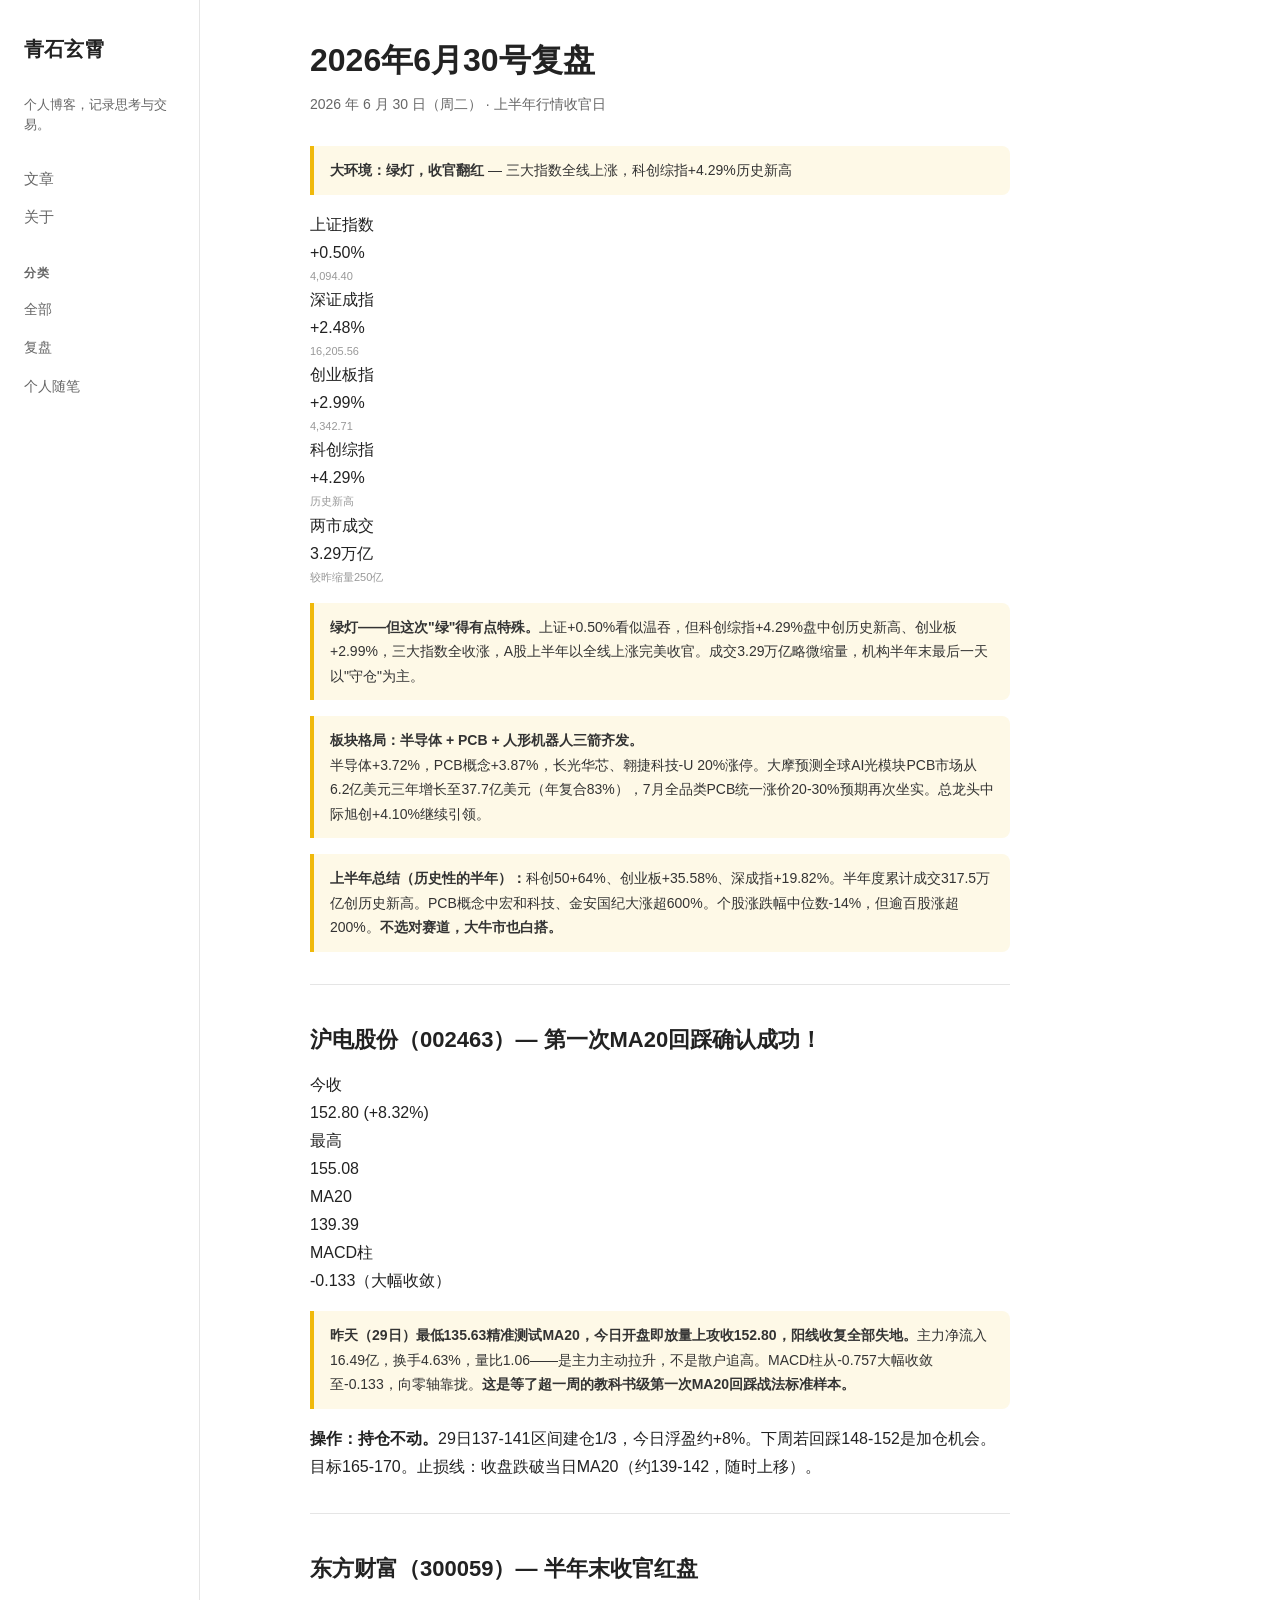
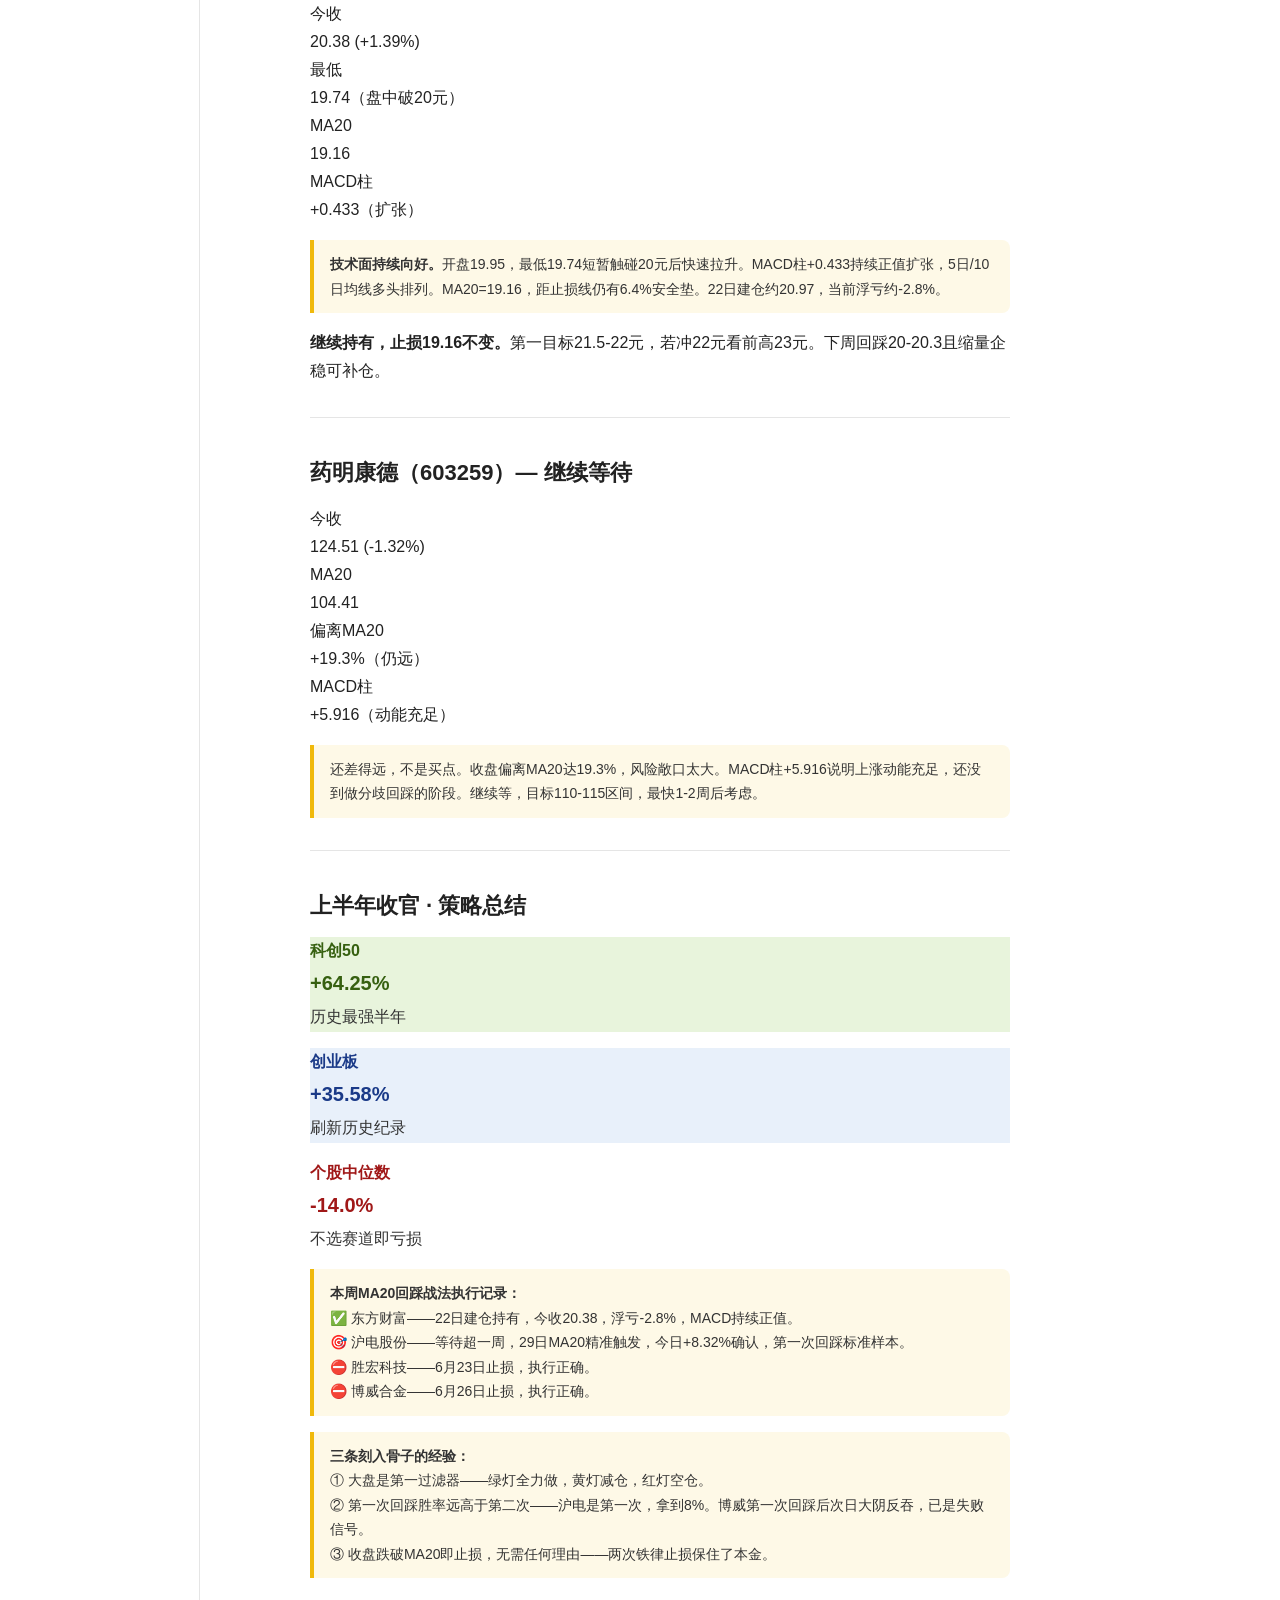
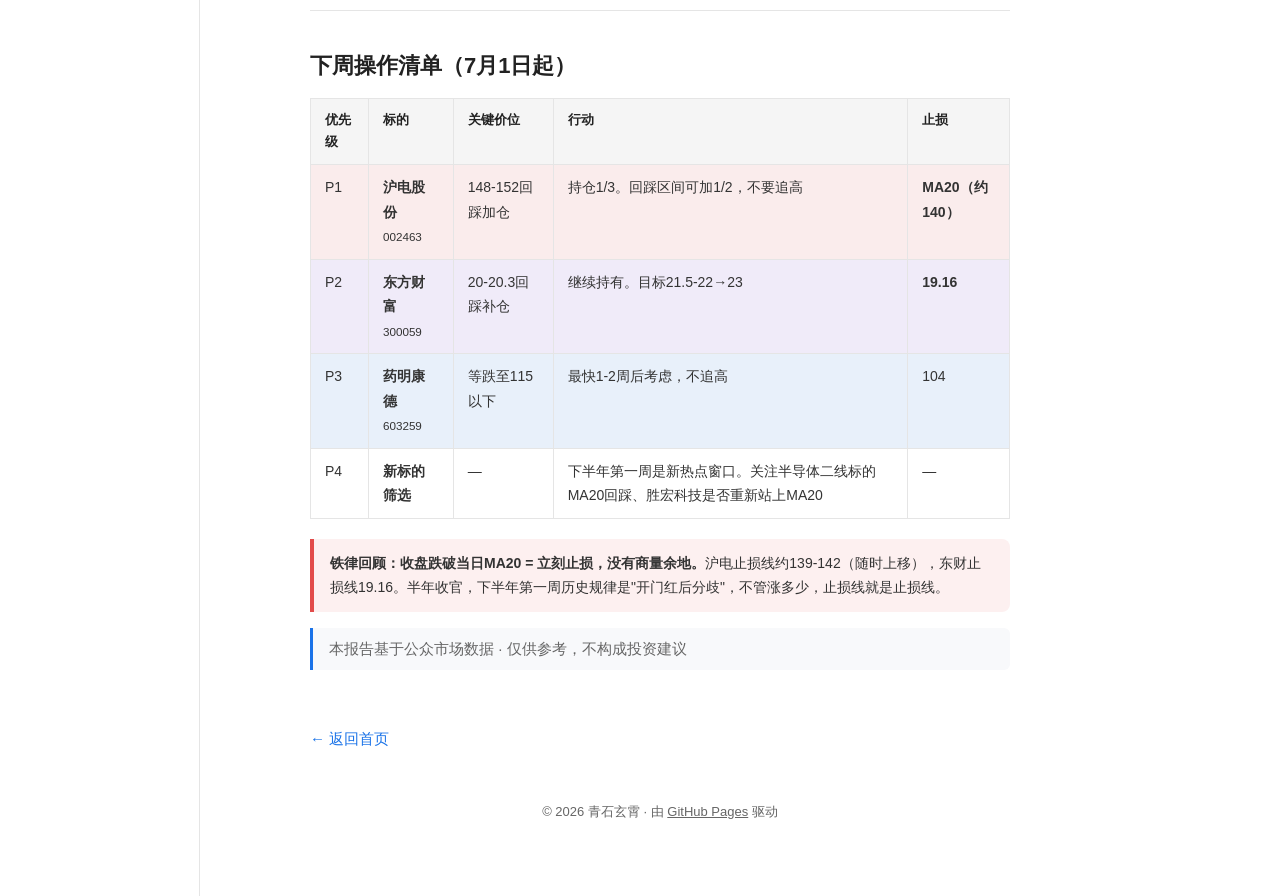
==== posts/fupan-0630.html @ 499cd873 "新增2026年6月30号复盘文章（半年收官）" ====
<!DOCTYPE html>
<html lang="zh-CN">
<head>
  <meta charset="UTF-8">
  <meta name="viewport" content="width=device-width, initial-scale=1.0">
  <title>2026年6月30号复盘 — 青石玄霄</title>
  <link rel="stylesheet" href="../style.css">
</head>
<body>

<aside class="sidebar">
  <a class="site-title" href="../">青石玄霄</a>
  <p class="site-desc">个人博客，记录思考与交易。</p>
  <div class="sidebar-nav">
    <a href="../">文章</a>
    <a href="../about.html">关于</a>
  </div>
  <div class="sidebar-cats">
    <span class="cat-label">分类</span>
    <a href="../">全部</a>
    <a href="../?tag=复盘">复盘</a>
    <a href="../?tag=个人随笔">个人随笔</a>
  </div>
</aside>

<main class="main">
  <article class="article">
    <h1>2026年6月30号复盘</h1>
    <div class="meta">2026 年 6 月 30 日（周二） &middot; 上半年行情收官日</div>

    <div class="content">

      <div class="callout callout-green">
        <strong>大环境：绿灯，收官翻红</strong> — 三大指数全线上涨，科创综指+4.29%历史新高
      </div>

      <div class="metrics-grid">
        <div class="metric"><div class="mlabel">上证指数</div><div class="mval red">+0.50%</div><div style="font-size:11px;color:#999">4,094.40</div></div>
        <div class="metric"><div class="mlabel">深证成指</div><div class="mval red">+2.48%</div><div style="font-size:11px;color:#999">16,205.56</div></div>
        <div class="metric"><div class="mlabel">创业板指</div><div class="mval red">+2.99%</div><div style="font-size:11px;color:#999">4,342.71</div></div>
        <div class="metric"><div class="mlabel">科创综指</div><div class="mval red">+4.29%</div><div style="font-size:11px;color:#999">历史新高</div></div>
        <div class="metric"><div class="mlabel">两市成交</div><div class="mval">3.29万亿</div><div style="font-size:11px;color:#999">较昨缩量250亿</div></div>
      </div>

      <div class="callout callout-green">
        <strong>绿灯——但这次"绿"得有点特殊。</strong>上证+0.50%看似温吞，但科创综指+4.29%盘中创历史新高、创业板+2.99%，三大指数全收涨，A股上半年以全线上涨完美收官。成交3.29万亿略微缩量，机构半年末最后一天以"守仓"为主。
      </div>

      <div class="callout callout-blue">
        <strong>板块格局：半导体 + PCB + 人形机器人三箭齐发。</strong><br>
        半导体+3.72%，PCB概念+3.87%，长光华芯、翱捷科技-U 20%涨停。大摩预测全球AI光模块PCB市场从6.2亿美元三年增长至37.7亿美元（年复合83%），7月全品类PCB统一涨价20-30%预期再次坐实。总龙头中际旭创+4.10%继续引领。
      </div>

      <div class="callout callout-yellow">
        <strong>上半年总结（历史性的半年）：</strong>科创50+64%、创业板+35.58%、深成指+19.82%。半年度累计成交317.5万亿创历史新高。PCB概念中宏和科技、金安国纪大涨超600%。个股涨跌幅中位数-14%，但逾百股涨超200%。<strong>不选对赛道，大牛市也白搭。</strong>
      </div>

      <hr>

      <h2>沪电股份（002463）— 第一次MA20回踩确认成功！</h2>

      <div class="sc-body">
        <div class="sc-item"><label>今收</label><div class="val red">152.80 (+8.32%)</div></div>
        <div class="sc-item"><label>最高</label><div class="val red">155.08</div></div>
        <div class="sc-item"><label>MA20</label><div class="val">139.39</div></div>
        <div class="sc-item"><label>MACD柱</label><div class="val red">-0.133（大幅收敛）</div></div>
      </div>

      <div class="callout callout-green">
        <strong>昨天（29日）最低135.63精准测试MA20，今日开盘即放量上攻收152.80，阳线收复全部失地。</strong>主力净流入16.49亿，换手4.63%，量比1.06——是主力主动拉升，不是散户追高。MACD柱从-0.757大幅收敛至-0.133，向零轴靠拢。<strong>这是等了超一周的教科书级第一次MA20回踩战法标准样本。</strong>
      </div>

      <div class="verdict verdict-buy">
        <strong>操作：持仓不动。</strong>29日137-141区间建仓1/3，今日浮盈约+8%。下周若回踩148-152是加仓机会。目标165-170。止损线：收盘跌破当日MA20（约139-142，随时上移）。
      </div>

      <hr>

      <h2>东方财富（300059）— 半年末收官红盘</h2>

      <div class="sc-body">
        <div class="sc-item"><label>今收</label><div class="val red">20.38 (+1.39%)</div></div>
        <div class="sc-item"><label>最低</label><div class="val">19.74（盘中破20元）</div></div>
        <div class="sc-item"><label>MA20</label><div class="val">19.16</div></div>
        <div class="sc-item"><label>MACD柱</label><div class="val red">+0.433（扩张）</div></div>
      </div>

      <div class="callout callout-purple">
        <strong>技术面持续向好。</strong>开盘19.95，最低19.74短暂触碰20元后快速拉升。MACD柱+0.433持续正值扩张，5日/10日均线多头排列。MA20=19.16，距止损线仍有6.4%安全垫。22日建仓约20.97，当前浮亏约-2.8%。
      </div>

      <div class="verdict verdict-hold">
        <strong>继续持有，止损19.16不变。</strong>第一目标21.5-22元，若冲22元看前高23元。下周回踩20-20.3且缩量企稳可补仓。
      </div>

      <hr>

      <h2>药明康德（603259）— 继续等待</h2>

      <div class="sc-body">
        <div class="sc-item"><label>今收</label><div class="val green">124.51 (-1.32%)</div></div>
        <div class="sc-item"><label>MA20</label><div class="val">104.41</div></div>
        <div class="sc-item"><label>偏离MA20</label><div class="val red">+19.3%（仍远）</div></div>
        <div class="sc-item"><label>MACD柱</label><div class="val red">+5.916（动能充足）</div></div>
      </div>

      <div class="callout">
        还差得远，不是买点。收盘偏离MA20达19.3%，风险敞口太大。MACD柱+5.916说明上涨动能充足，还没到做分歧回踩的阶段。继续等，目标110-115区间，最快1-2周后考虑。
      </div>

      <hr>

      <h2>上半年收官 · 策略总结</h2>

      <div class="summary-grid">
        <div class="sum-card" style="background:#e8f4dc"><h4 style="color:#366010">科创50</h4><p><strong style="font-size:20px;color:#366010">+64.25%</strong><br>历史最强半年</p></div>
        <div class="sum-card" style="background:#e8f0fa"><h4 style="color:#1a3a88">创业板</h4><p><strong style="font-size:20px;color:#1a3a88">+35.58%</strong><br>刷新历史纪录</p></div>
        <div class="sum-card sum-s"><h4 style="color:#a01818">个股中位数</h4><p><strong style="font-size:20px;color:#a01818">-14.0%</strong><br>不选赛道即亏损</p></div>
      </div>

      <div class="callout callout-green">
        <strong>本周MA20回踩战法执行记录：</strong><br>
        ✅ 东方财富——22日建仓持有，今收20.38，浮亏-2.8%，MACD持续正值。<br>
        🎯 沪电股份——等待超一周，29日MA20精准触发，今日+8.32%确认，第一次回踩标准样本。<br>
        ⛔ 胜宏科技——6月23日止损，执行正确。<br>
        ⛔ 博威合金——6月26日止损，执行正确。
      </div>

      <div class="callout callout-blue">
        <strong>三条刻入骨子的经验：</strong><br>
        ① 大盘是第一过滤器——绿灯全力做，黄灯减仓，红灯空仓。<br>
        ② 第一次回踩胜率远高于第二次——沪电是第一次，拿到8%。博威第一次回踩后次日大阴反吞，已是失败信号。<br>
        ③ 收盘跌破MA20即止损，无需任何理由——两次铁律止损保住了本金。
      </div>

      <hr>

      <h2>下周操作清单（7月1日起）</h2>

      <table>
        <thead><tr><th>优先级</th><th>标的</th><th>关键价位</th><th>行动</th><th>止损</th></tr></thead>
        <tbody>
          <tr style="background:#faecec"><td><span class="tag-s">P1</span></td><td><strong>沪电股份</strong><br><small>002463</small></td><td>148-152回踩加仓</td><td>持仓1/3。回踩区间可加1/2，不要追高</td><td><strong class="red">MA20（约140）</strong></td></tr>
          <tr style="background:#f0ebf9"><td><span class="tag-hold">P2</span></td><td><strong>东方财富</strong><br><small>300059</small></td><td>20-20.3回踩补仓</td><td>继续持有。目标21.5-22→23</td><td><strong class="green">19.16</strong></td></tr>
          <tr style="background:#e8f0fa"><td><span class="tag-wait">P3</span></td><td><strong>药明康德</strong><br><small>603259</small></td><td>等跌至115以下</td><td>最快1-2周后考虑，不追高</td><td>104</td></tr>
          <tr><td>P4</td><td><strong>新标的筛选</strong></td><td>—</td><td>下半年第一周是新热点窗口。关注半导体二线标的MA20回踩、胜宏科技是否重新站上MA20</td><td>—</td></tr>
        </tbody>
      </table>

      <div class="callout callout-danger">
        <strong>铁律回顾：收盘跌破当日MA20 = 立刻止损，没有商量余地。</strong>沪电止损线约139-142（随时上移），东财止损线19.16。半年收官，下半年第一周历史规律是"开门红后分歧"，不管涨多少，止损线就是止损线。
      </div>

      <blockquote>本报告基于公众市场数据 &middot; 仅供参考，不构成投资建议</blockquote>

    </div>

    <a class="back-link" href="../">← 返回首页</a>
  </article>

  <footer>
    <p>&copy; 2026 青石玄霄 &middot; 由 <a href="https://pages.github.com">GitHub Pages</a> 驱动</p>
  </footer>
</main>

</body>
</html>
---- style.css ----
:root {
  --bg: #fff;
  --text: #222;
  --muted: #666;
  --border: #e5e5e5;
  --accent: #1a73e8;
  --accent-hover: #1557b0;
  --tag-bg: #e8f0fe;
  --tag-text: #1a73e8;
  --sidebar-w: 200px;
  --radius: 10px;
}

* { margin: 0; padding: 0; box-sizing: border-box; }

body {
  font-family: -apple-system, BlinkMacSystemFont, "Segoe UI", Roboto, "Helvetica Neue", Arial, "Noto Sans SC", sans-serif;
  color: var(--text);
  background: var(--bg);
  line-height: 1.75;
  font-size: 16px;
  display: flex;
  min-height: 100vh;
}

.sidebar {
  width: var(--sidebar-w);
  flex-shrink: 0;
  padding: 32px 24px;
  border-right: 1px solid var(--border);
  display: flex;
  flex-direction: column;
  gap: 28px;
}

.sidebar .site-title {
  font-size: 20px;
  font-weight: 700;
  color: var(--text);
  text-decoration: none;
}

.sidebar .site-title:hover {
  color: var(--accent);
}

.sidebar .site-desc {
  font-size: 13px;
  color: var(--muted);
  line-height: 1.5;
}

.sidebar-nav {
  display: flex;
  flex-direction: column;
  gap: 4px;
}

.sidebar-nav a {
  text-decoration: none;
  color: var(--muted);
  font-size: 15px;
  padding: 4px 0;
  transition: color .15s;
}

.sidebar-nav a:hover,
.sidebar-nav a.active {
  color: var(--text);
}

.sidebar-cats {
  display: flex;
  flex-direction: column;
  gap: 8px;
}

.sidebar-cats .cat-label {
  font-size: 12px;
  font-weight: 600;
  text-transform: uppercase;
  letter-spacing: .5px;
  color: var(--muted);
  margin-bottom: 2px;
}

.sidebar-cats a {
  text-decoration: none;
  font-size: 14px;
  color: var(--muted);
  padding: 3px 0;
  display: flex;
  align-items: center;
  gap: 8px;
}

.sidebar-cats a:hover,
.sidebar-cats a.active {
  color: var(--accent);
}

.sidebar-cats .count {
  font-size: 12px;
  color: var(--muted);
  margin-left: auto;
}

.main {
  flex: 1;
  min-width: 0;
  padding: 40px 48px;
  max-width: 920px;
}

.hero {
  margin-bottom: 48px;
}

.hero h1 {
  font-size: 28px;
  font-weight: 800;
  line-height: 1.3;
  margin-bottom: 8px;
}

.hero p {
  font-size: 16px;
  color: var(--muted);
}

.post-list {
  list-style: none;
}

.post-card {
  margin-bottom: 28px;
  padding-bottom: 28px;
  border-bottom: 1px solid var(--border);
}

.post-card:last-child {
  border-bottom: none;
}

.post-card a {
  text-decoration: none;
  color: inherit;
}

.post-card h2 {
  font-size: 22px;
  font-weight: 700;
  margin-bottom: 6px;
  color: var(--text);
}

.post-card h2:hover {
  color: var(--accent);
}

.post-card .meta {
  font-size: 13px;
  color: var(--muted);
  margin-bottom: 8px;
}

.post-card .excerpt {
  font-size: 15px;
  color: var(--muted);
  line-height: 1.7;
}

.post-card .tags {
  margin-top: 10px;
  display: flex;
  gap: 8px;
  flex-wrap: wrap;
}

.post-card .tag {
  font-size: 12px;
  padding: 2px 10px;
  border-radius: 12px;
  background: var(--tag-bg);
  color: var(--tag-text);
  text-decoration: none;
}

.post-card .tag:hover {
  filter: brightness(.95);
}

.about-section {
  max-width: 640px;
}

.about-section h1 {
  font-size: 30px;
  font-weight: 800;
  margin-bottom: 20px;
}

.about-section p {
  font-size: 16px;
  color: var(--muted);
  margin-bottom: 16px;
}

.article {
  max-width: 700px;
  margin: 0 auto;
}

.article h1 {
  font-size: 32px;
  font-weight: 800;
  margin-bottom: 10px;
  line-height: 1.3;
}

.article .meta {
  font-size: 14px;
  color: var(--muted);
  margin-bottom: 30px;
}

.article .content h2 {
  font-size: 22px;
  font-weight: 700;
  margin-top: 36px;
  margin-bottom: 12px;
}

.article .content h3 {
  font-size: 18px;
  font-weight: 600;
  margin-top: 28px;
  margin-bottom: 10px;
}

.article .content p {
  margin-bottom: 16px;
  font-size: 16px;
  line-height: 1.85;
  color: #333;
}

.article .content ul, .article .content ol {
  margin-bottom: 16px;
  padding-left: 24px;
}

.article .content li {
  margin-bottom: 6px;
  color: #333;
}

.article .content pre {
  background: #f5f5f5;
  border-radius: var(--radius);
  padding: 16px;
  overflow-x: auto;
  margin-bottom: 16px;
  font-size: 14px;
  line-height: 1.6;
}

.article .content code {
  font-family: "SF Mono", "Fira Code", "Fira Mono", Menlo, Consolas, monospace;
  font-size: 14px;
  background: #f5f5f5;
  padding: 2px 6px;
  border-radius: 4px;
}

.article .content pre code {
  background: none;
  padding: 0;
}

.article .content table {
  width: 100%;
  border-collapse: collapse;
  margin-bottom: 20px;
  font-size: 14px;
}

.article .content th,
.article .content td {
  padding: 10px 14px;
  border: 1px solid var(--border);
  text-align: left;
  vertical-align: top;
}

.article .content th {
  background: #f5f5f5;
  font-weight: 600;
  font-size: 13px;
  color: var(--text);
}

.article .content td {
  color: #333;
}

.article .content blockquote {
  border-left: 3px solid var(--accent);
  padding: 8px 16px;
  margin: 16px 0;
  background: #f8f9fb;
  border-radius: 0 6px 6px 0;
  color: var(--muted);
  font-size: 15px;
}

.article .content hr {
  border: none;
  border-top: 1px solid var(--border);
  margin: 32px 0;
}

.article .content .callout {
  background: #fef9e7;
  border-left: 4px solid #f0b90b;
  padding: 12px 16px;
  border-radius: 0 8px 8px 0;
  margin: 16px 0;
  font-size: 14px;
  color: #333;
}

.article .content .callout-danger {
  background: #fdf0f0;
  border-left-color: #e24b4a;
}

.article .back-link {
  display: inline-block;
  margin-top: 40px;
  color: var(--accent);
  text-decoration: none;
  font-size: 15px;
}

.article .back-link:hover {
  text-decoration: underline;
}

footer {
  text-align: center;
  padding: 48px 0 32px;
  font-size: 13px;
  color: var(--muted);
}

footer a {
  color: var(--muted);
}

@media (max-width: 768px) {
  body { flex-direction: column; }
  .sidebar {
    width: 100%;
    padding: 20px;
    border-right: none;
    border-bottom: 1px solid var(--border);
    flex-direction: row;
    flex-wrap: wrap;
    gap: 16px;
    align-items: center;
  }
  .sidebar .site-desc { display: none; }
  .sidebar-nav { flex-direction: row; gap: 16px; }
  .sidebar-cats { flex-direction: row; gap: 12px; }
  .sidebar-cats .cat-label { display: none; }
  .sidebar-cats .count { display: none; }
  .main {
    padding: 24px 20px;
    max-width: none;
  }
  .hero h1 { font-size: 24px; }
  .post-card h2 { font-size: 19px; }
  .article h1 { font-size: 26px; }
}
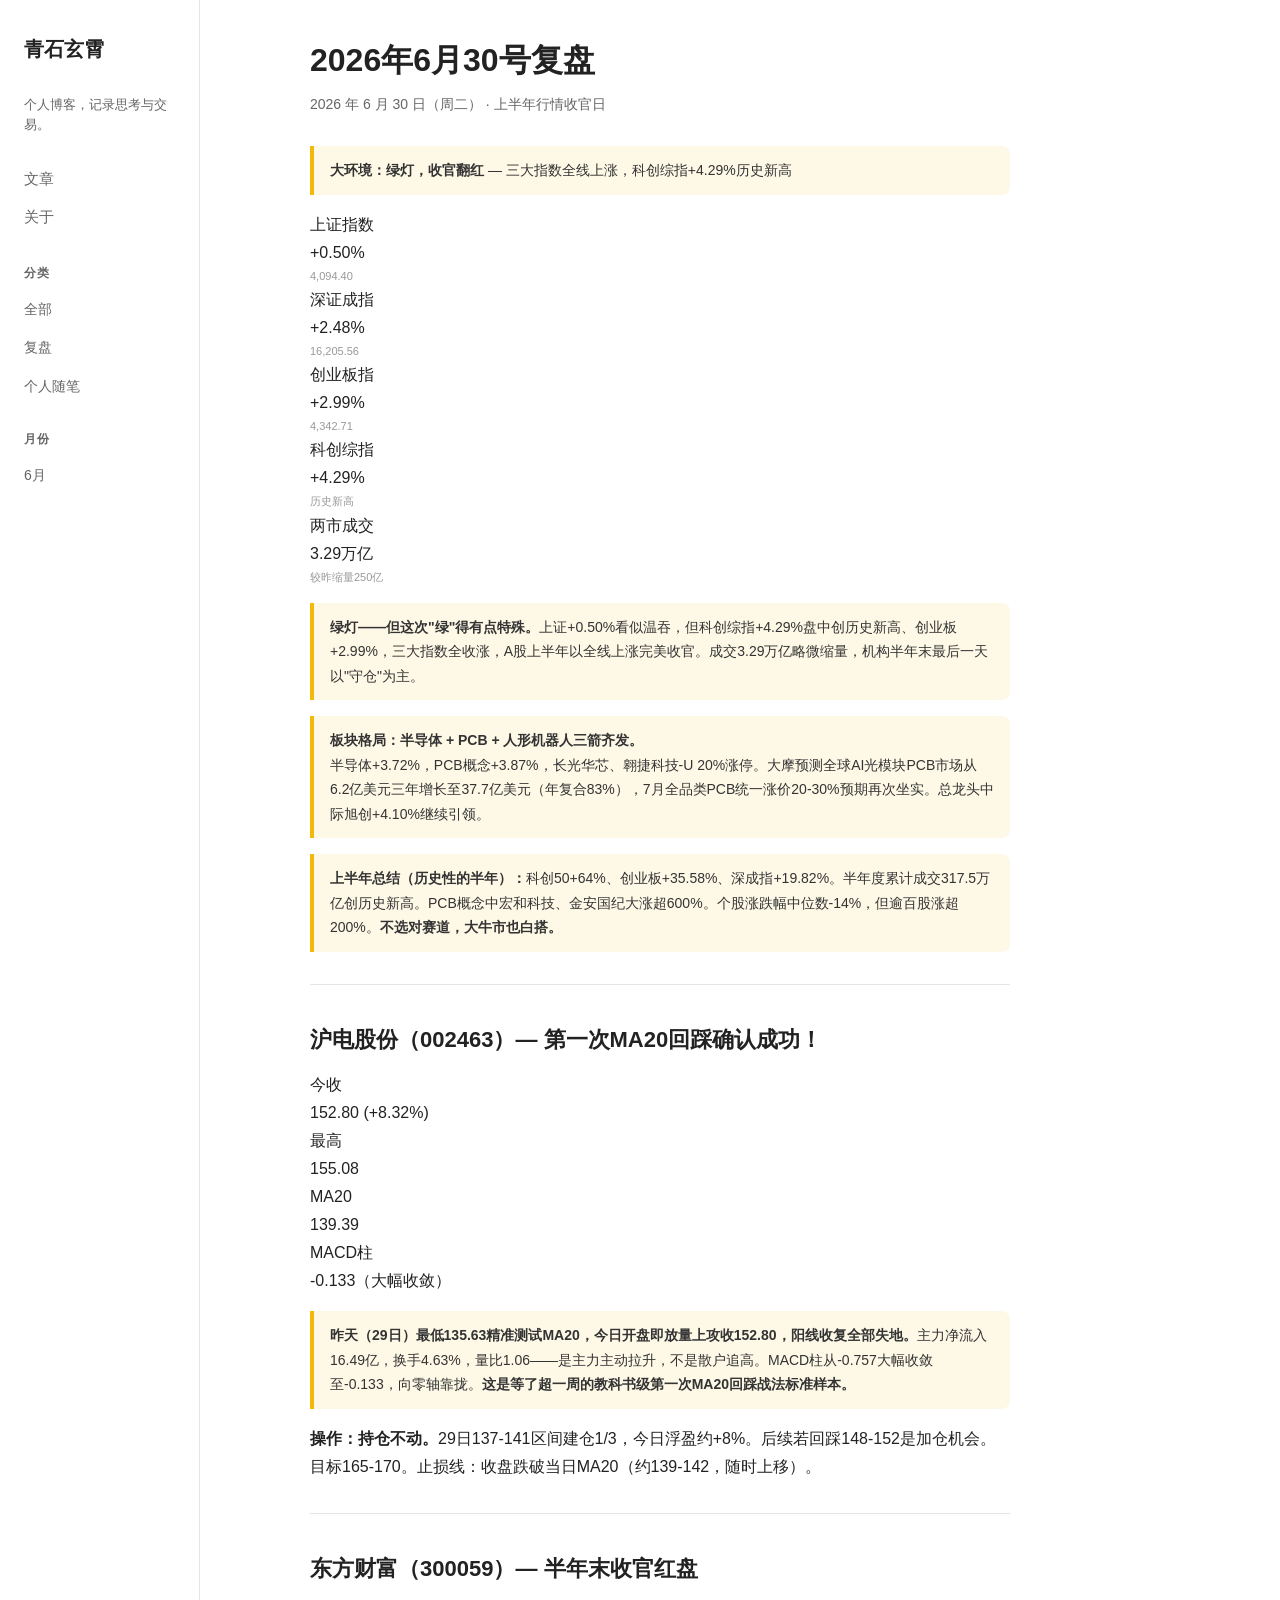
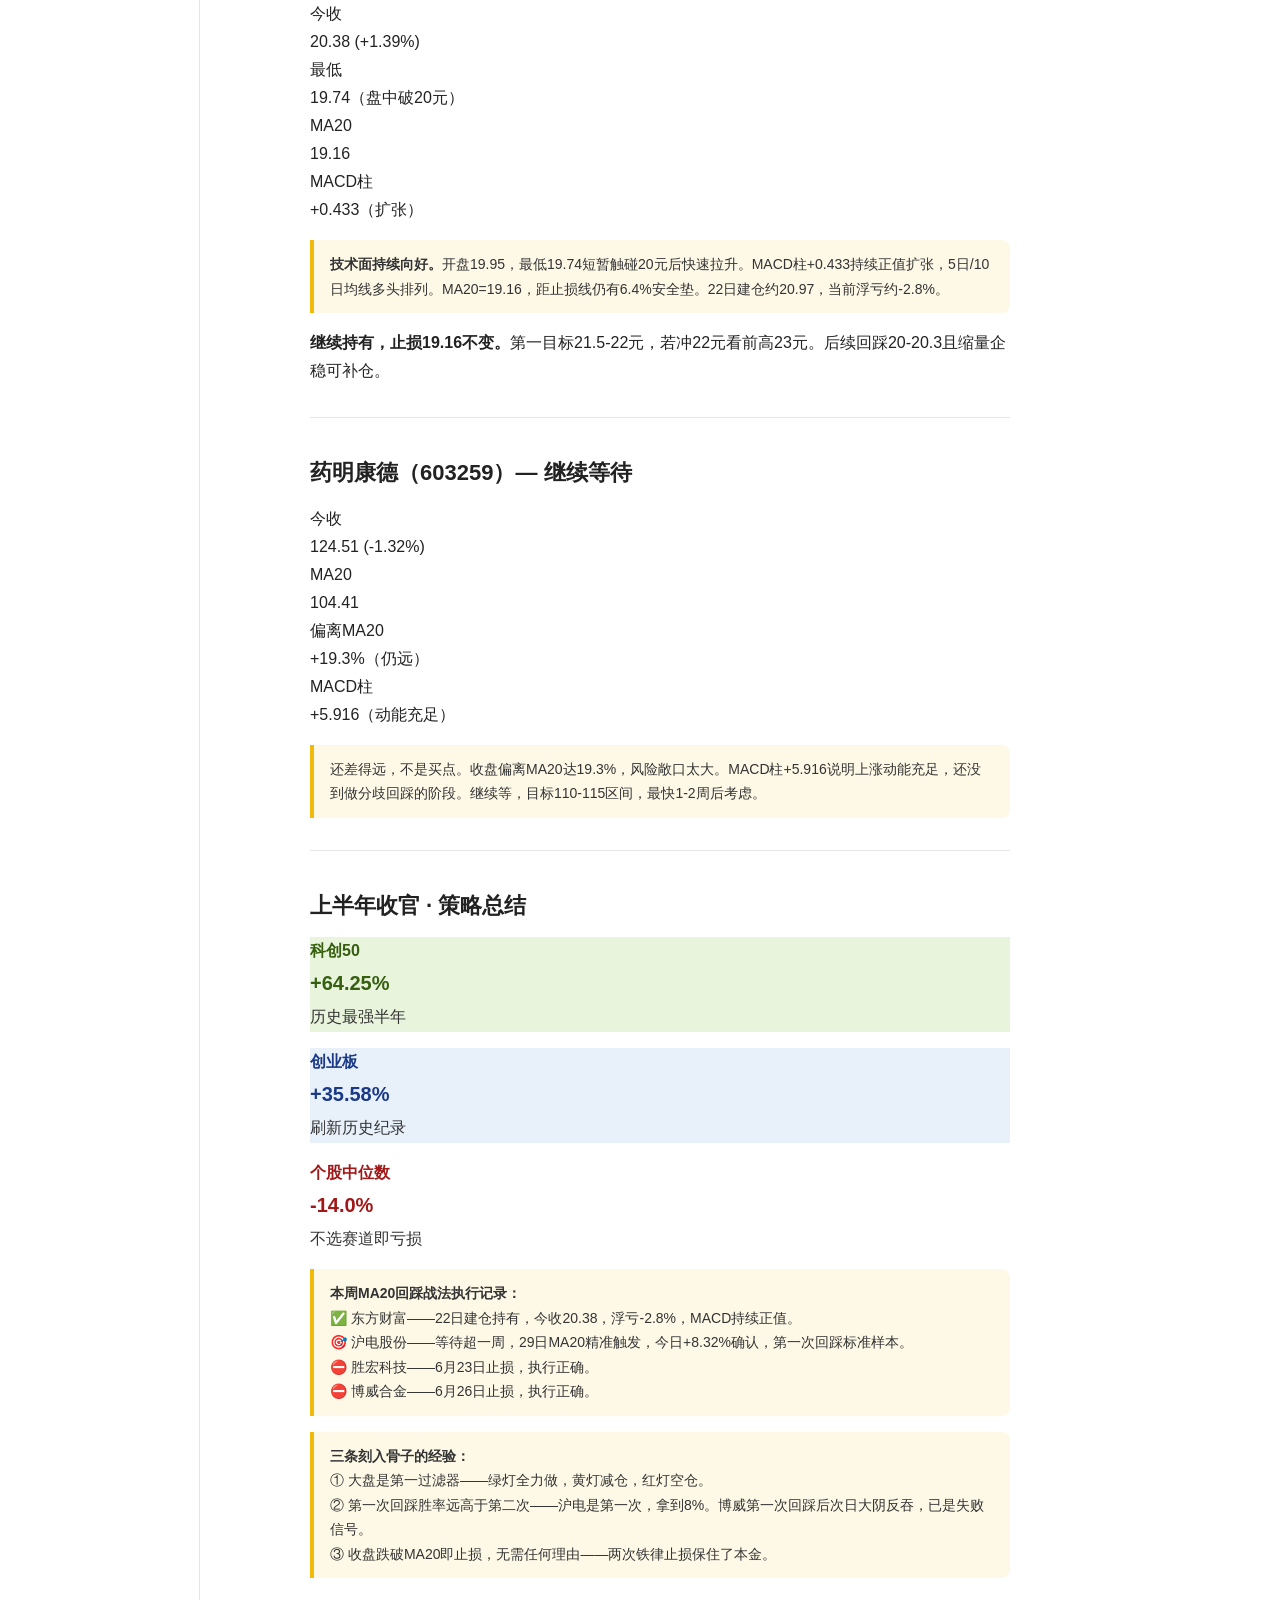
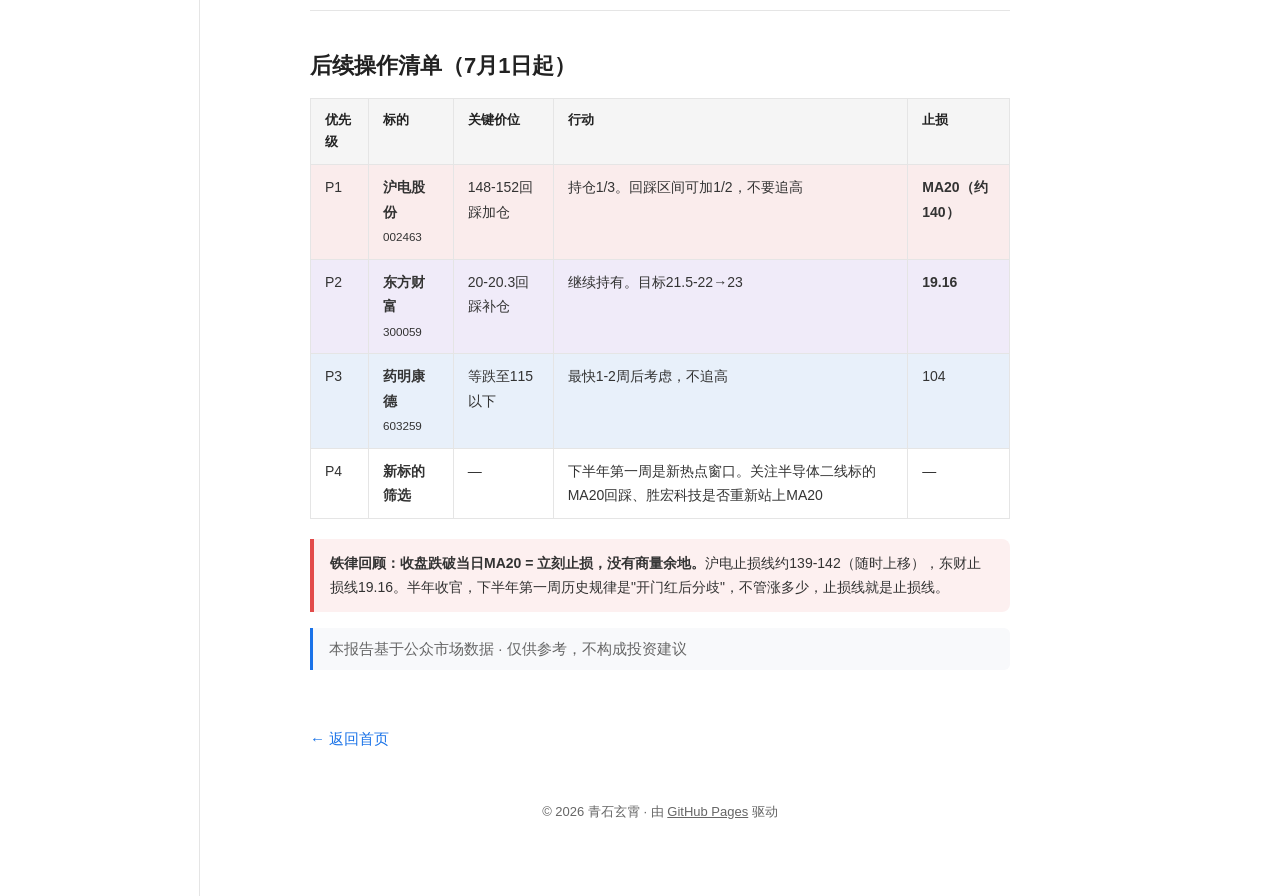
==== commit cddd76c7: "修复6月30号复盘：7月1号是明天不是下周" ====
--- a/posts/fupan-0630.html
+++ b/posts/fupan-0630.html
@@ -20,6 +20,10 @@
     <a href="../">全部</a>
     <a href="../?tag=复盘">复盘</a>
     <a href="../?tag=个人随笔">个人随笔</a>
+  </div>
+  <div class="sidebar-cats">
+    <span class="cat-label">月份</span>
+    <a href="../?month=6">6月</a>
   </div>
 </aside>
 
@@ -71,7 +75,7 @@
       </div>
 
       <div class="verdict verdict-buy">
-        <strong>操作：持仓不动。</strong>29日137-141区间建仓1/3，今日浮盈约+8%。下周若回踩148-152是加仓机会。目标165-170。止损线：收盘跌破当日MA20（约139-142，随时上移）。
+        <strong>操作：持仓不动。</strong>29日137-141区间建仓1/3，今日浮盈约+8%。后续若回踩148-152是加仓机会。目标165-170。止损线：收盘跌破当日MA20（约139-142，随时上移）。
       </div>
 
       <hr>
@@ -90,7 +94,7 @@
       </div>
 
       <div class="verdict verdict-hold">
-        <strong>继续持有，止损19.16不变。</strong>第一目标21.5-22元，若冲22元看前高23元。下周回踩20-20.3且缩量企稳可补仓。
+        <strong>继续持有，止损19.16不变。</strong>第一目标21.5-22元，若冲22元看前高23元。后续回踩20-20.3且缩量企稳可补仓。
       </div>
 
       <hr>
@@ -135,7 +139,7 @@
 
       <hr>
 
-      <h2>下周操作清单（7月1日起）</h2>
+      <h2>后续操作清单（7月1日起）</h2>
 
       <table>
         <thead><tr><th>优先级</th><th>标的</th><th>关键价位</th><th>行动</th><th>止损</th></tr></thead>
